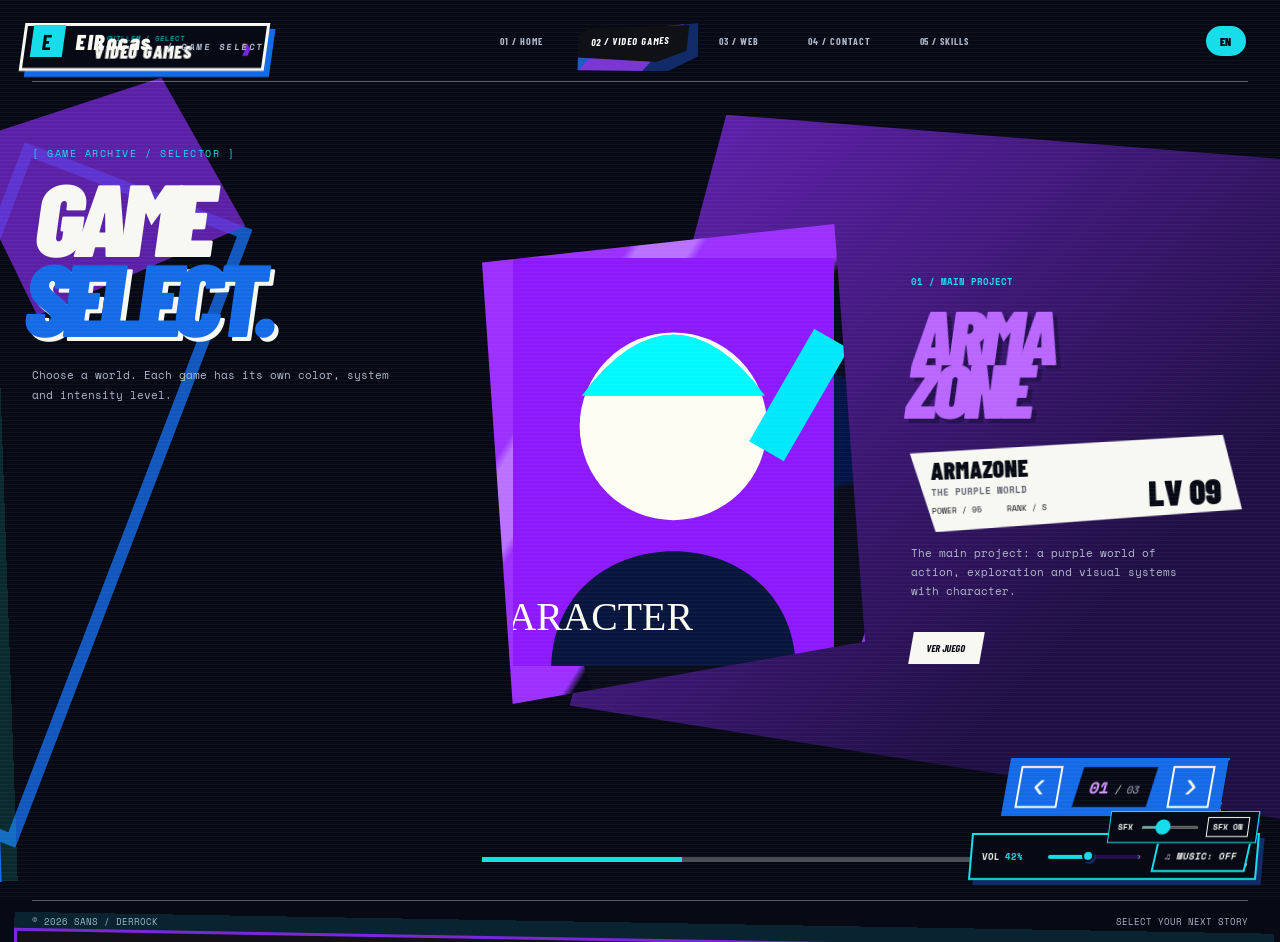
==== pages/games.html @ 75be63ff "Primer Commit" ====
<!doctype html>

<html lang="en">

<head>

  <base href="../">

  <meta charset="utf-8">

  <meta name="viewport" content="width=device-width, initial-scale=1">

  <meta name="description" content="Video games and interactive experiences by Nebula 09.">

  <title>ElRocas // Game Select</title>

  <link rel="preconnect" href="https://fonts.googleapis.com">

  <link rel="preconnect" href="https://fonts.gstatic.com" crossorigin>

  <link href="https://fonts.googleapis.com/css2?family=Barlow+Condensed:wght@500;700;800;900&family=Space+Mono:wght@400;700&display=swap" rel="stylesheet">

  <link rel="stylesheet" href="styles/games.css">

  <link rel="stylesheet" href="styles/contact.css">

  <link rel="stylesheet" href="styles/skills.css">

  <link rel="stylesheet" href="styles/hover.css">

  <link rel="stylesheet" href="styles/transition.css">

  <script src="scripts/music.js" defer></script>

  <script src="scripts/sound.js" defer></script>

  <script src="scripts/contact.js" defer></script>

  <script src="scripts/skills.js" defer></script>

  <script src="scripts/i18n.js" defer></script>

  <script src="scripts/spa.js" defer></script>

  <script src="scripts/games.js" defer></script>

</head>

<body class="games-page">

  <div class="page-transition" data-transition="games" aria-hidden="true"><span data-code="02 / PLAY" data-label="GAME SELECT">LOADING GAME FILE</span></div>

  <audio id="site-music" preload="none" data-src="assets/audio/portfolio-theme.mp3" data-playlist="assets/audio/portfolio-theme.mp3,assets/audio/track-two.mp3,assets/audio/track-three.mp3"></audio>

  <div class="music-control" aria-label="Controles de música">

    <label for="music-volume">VOL <output id="music-volume-value" for="music-volume">42%</output></label>

    <input id="music-volume" type="range" min="0" max="100" value="42" step="1" aria-label="Volumen de la música">

    <button class="music-toggle" type="button" aria-pressed="false"> MUSIC: OFF</button>

  </div>

  <div class="sound-control" aria-label="Controles de sonido de interfaz">

    <label for="sound-volume">SFX</label>

    <input id="sound-volume" type="range" min="0" max="100" value="34" step="1" aria-label="Volumen de los sonidos de interfaz">

    <button id="sound-toggle" type="button" aria-pressed="false">SFX ON</button>

  </div>

  <div class="mode-selector" aria-label="Cambiar sección">

    <a class="mode-arrow" href="pages/web.html" data-transition="web" aria-label="Ir a web">&#x2039;</a>

    <div><span>GUILLEM / SELECT</span><strong>VIDEO GAMES</strong></div>

    <a class="mode-arrow" href="pages/web.html" data-transition="web" aria-label="Ir a web">&#x203A;</a>

  </div>

  <header class="games-header">

    <a class="game-logo" href="index.html" data-transition="home"><b>E</b> ElRocas <small>/ GAME SELECT</small></a>

    <nav><a href="index.html" data-transition="home">01 / inicio</a><a class="active" href="pages/games.html">02 / videojuegos</a><a href="pages/web.html" data-transition="web">03 / web</a><a href="#" data-contact-trigger>04 / contacto</a><a href="#" data-skills-trigger>05 / Skills</a></nav>

    <button class="language-toggle" type="button" data-language-toggle>EN</button>

    <button class="game-menu" type="button" aria-label="Abrir menú" aria-expanded="false"></button>

  </header>

  <main>

    <section class="game-intro">

      <div class="side-label">VILAFRANCA ARCHIVE <b>03 / 05</b></div>

      <div class="game-copy"><p class="eyebrow">[ GAME ARCHIVE / SELECTOR ]</p><h1 data-i18n-html="game-title">Game<br><em>select.</em></h1><p>Elige un mundo. Cada juego tiene su propio color, sistema y nivel de intensidad.</p></div>

      <div class="carousel-controls" aria-label="Controles de proyectos">

        <button class="arrow prev" type="button" aria-label="Proyecto anterior"><span aria-hidden="true">&#x2039;</span></button>

        <span class="selector-count"><b id="slide-current">01</b> / <i id="slide-total">03</i></span>

        <button class="arrow next" type="button" aria-label="Siguiente proyecto"><span aria-hidden="true">&#x203A;</span></button>

      </div>

      <div class="game-carousel" tabindex="0">

        <article class="game-slide is-current game-armazone" data-index="01" data-color="purple">

          <div class="slide-art art-fall">

            <!-- Sustituye el src por la ruta de tu imagen de Armazone, por ejemplo: assets/games/armazone-selector.png -->

            <img class="selector-art-image" src="assets/games/frame-character.svg" alt="Diseño de Armazone">

            <i></i><div class="art-character art-character-purple"></div>

          </div>

          <div class="slide-info"><p class="slide-type">01 / MAIN PROJECT</p><h2>Arma<br>zone</h2><div class="stat-panel"><strong>ARMAZONE</strong><span>THE PURPLE WORLD</span><b>LV 09</b><small>POWER / 95 &nbsp;  &nbsp; RANK / S</small></div><p>El proyecto principal: un mundo morado de acción, exploración y sistemas visuales con carácter.</p><a class="game-cta" href="pages/games/armazone.html" target="_blank" rel="noopener">Ver juego </a></div>

        </article>

        <article class="game-slide game-pepe" data-index="02" data-color="yellow">

          <div class="slide-art art-rift">

            <!-- Sustituye el src por la ruta de tu imagen de Pepe Souls, por ejemplo: assets/games/pepe-souls-selector.png -->

            <img class="selector-art-image" src="assets/games/frame-character.svg" alt="Diseño de Pepe Souls">

            <i></i><div class="art-character art-character-yellow"></div>

          </div>

          <div class="slide-info"><p class="slide-type">02 / SECONDARY PROJECT</p><h2>Pepe<br>souls</h2><div class="stat-panel"><strong>PEPE SOULS</strong><span>THE YELLOW RUN</span><b>LV 06</b><small>POWER / 61 &nbsp;  &nbsp; RANK / A</small></div><p>Una aventura amarilla, más pequeña y directa, donde cada combate tiene una historia detrás.</p><a class="game-cta" href="pages/games/pepe-souls.html" target="_blank" rel="noopener">Ver juego </a></div>

        </article>

        <article class="game-slide game-straghess" data-index="03" data-color="dark-red">

          <div class="slide-art art-echo">

            <!-- Sustituye el src por la ruta de tu imagen de Straghess, por ejemplo: assets/games/straghess-selector.png -->

            <img class="selector-art-image" src="assets/games/frame-character.svg" alt="Diseño de Straghess">

            <i></i><div class="art-character art-character-red"></div>

          </div>

          <div class="slide-info"><p class="slide-type">03 / DARK PROJECT</p><h2>Strag<br>hess</h2><div class="stat-panel"><strong>STRAGHESS</strong><span>THE DARK SIGNAL</span><b>LV 08</b><small>POWER / 82 &nbsp;  &nbsp; RANK / A+</small></div><p>Un proyecto rojo oscuro, extraño y atmosférico, construido alrededor de la tensión.</p><a class="game-cta" href="pages/games/straghess.html" target="_blank" rel="noopener">Ver juego </a></div>

        </article>

      </div>

      <div class="story-track" aria-label="Navegación de proyectos"><div class="story-line"><span></span></div><div class="story-dots"><button class="is-current" data-go="0" aria-label="Ir al proyecto 1"></button><button data-go="1" aria-label="Ir al proyecto 2"></button><button data-go="2" aria-label="Ir al proyecto 3"></button></div><small>USE &#x2190; &#x2192; / SWIPE</small></div>

    </section>

  </main>

  <footer class="game-footer"><span>© 2026 SANS / DERROCK</span><span>SELECT YOUR NEXT STORY</span></footer>

  <div id="contact-root"></div>

  <div id="skills-root"></div>

</body>

</html>
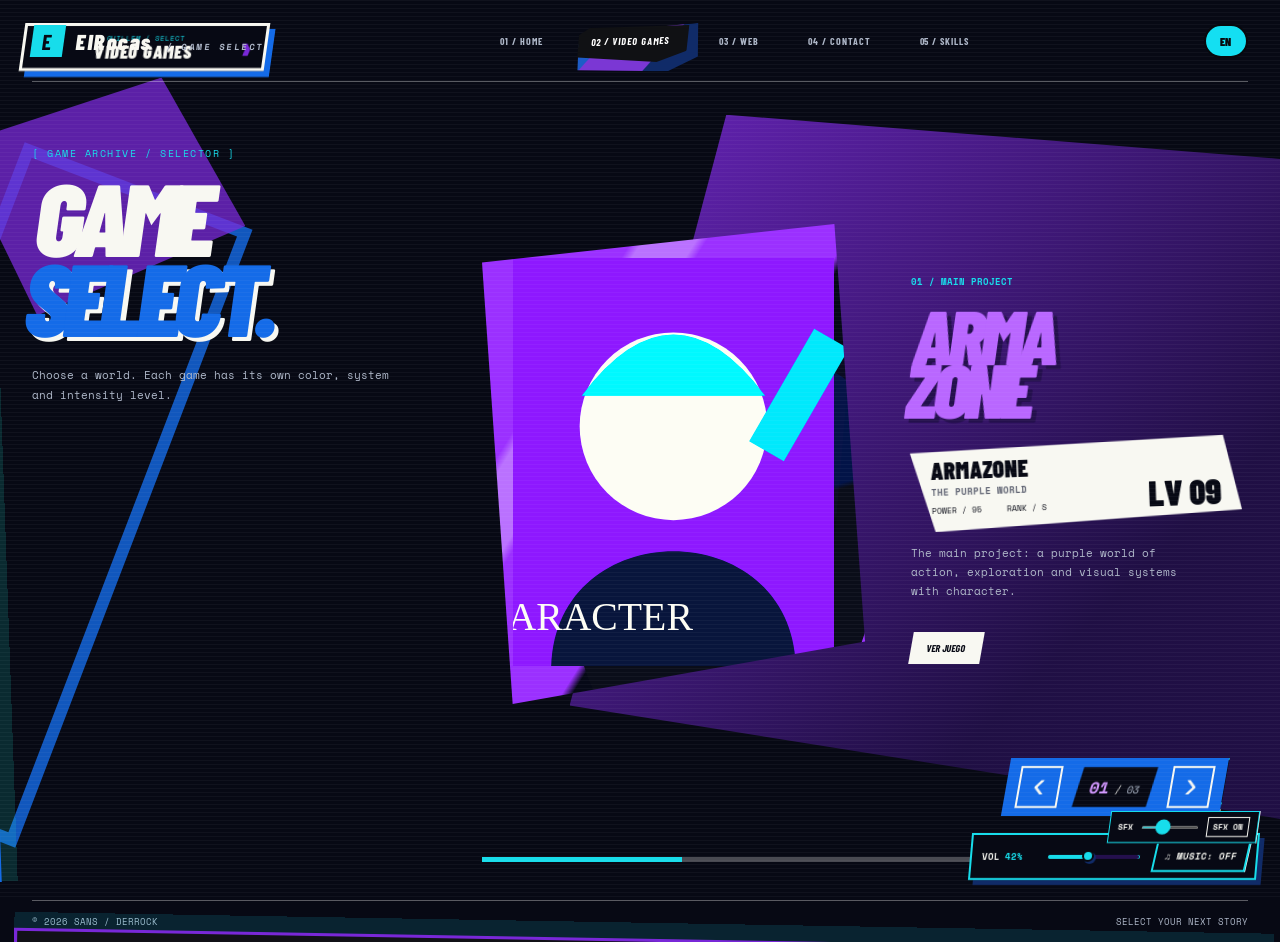
==== commit 12075691: "Segundo commit" ====
--- a/pages/games.html
+++ b/pages/games.html
@@ -86,11 +86,12 @@
 
     <a class="game-logo" href="index.html" data-transition="home"><b>E</b> ElRocas <small>/ GAME SELECT</small></a>
 
-    <nav><a href="index.html" data-transition="home">01 / inicio</a><a class="active" href="pages/games.html">02 / videojuegos</a><a href="pages/web.html" data-transition="web">03 / web</a><a href="#" data-contact-trigger>04 / contacto</a><a href="#" data-skills-trigger>05 / Skills</a></nav>
+    <nav id="games-navigation"><a href="index.html" data-transition="home">01 / inicio</a><a class="active" href="pages/games.html">02 / videojuegos</a><a href="pages/web.html" data-transition="web">03 / web</a><a href="#" data-contact-trigger>04 / contacto</a><a href="#" data-skills-trigger>05 / Skills</a></nav>
 
-    <button class="language-toggle" type="button" data-language-toggle>EN</button>
-
-    <button class="game-menu" type="button" aria-label="Abrir menú" aria-expanded="false"></button>
+    <div class="header-actions">
+      <button class="language-toggle" type="button" data-language-toggle>EN</button>
+      <button class="game-menu" type="button" aria-label="Abrir menú" aria-expanded="false" aria-controls="games-navigation"><span></span><span></span><span></span></button>
+    </div>
 
   </header>
 
@@ -180,6 +181,3 @@
 
 </html>
 
-
-
-
